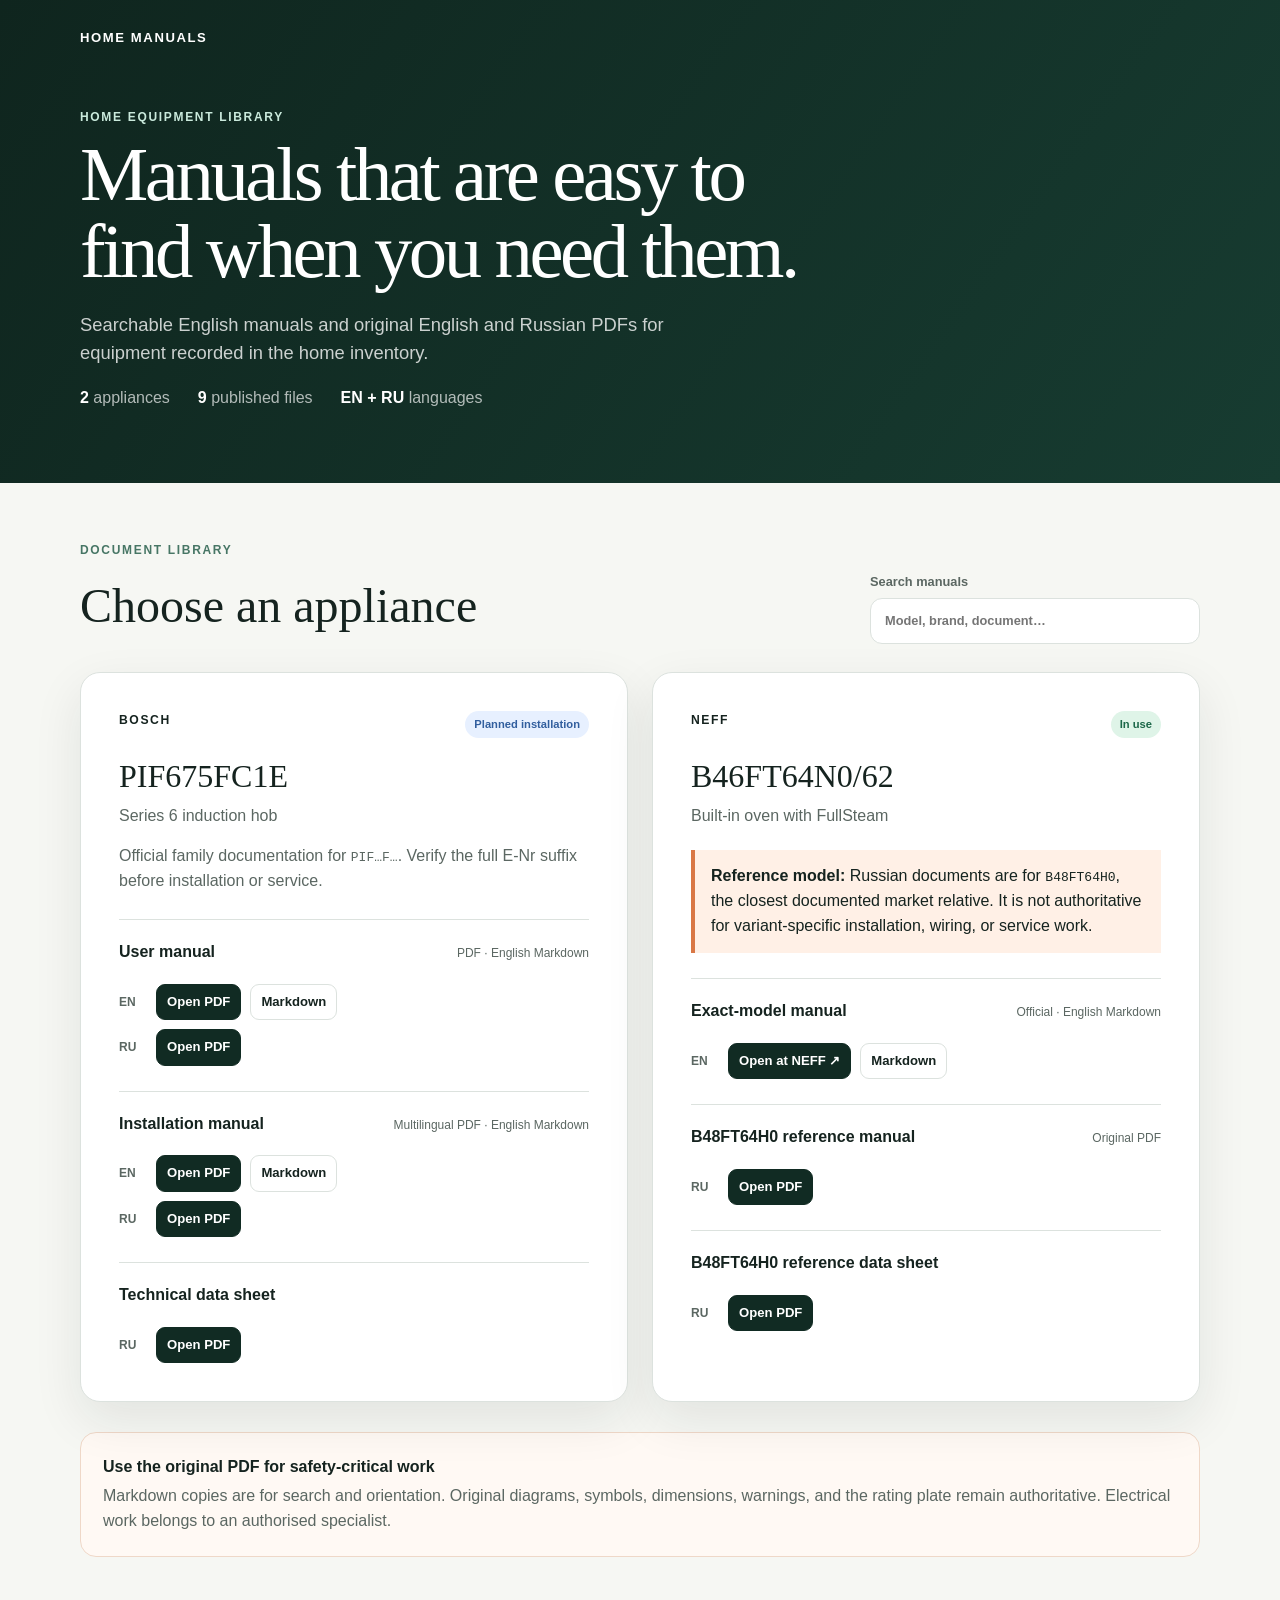
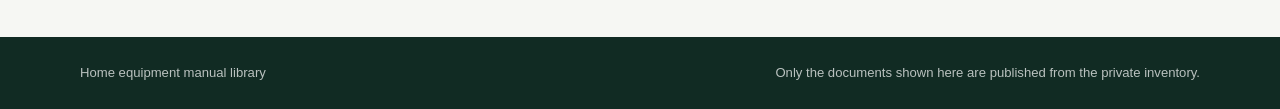
==== manuals/index.html @ dd3783fc "Publish appliance manuals" ====
<!doctype html>
<html lang="en">
  <head>
    <meta charset="utf-8">
    <meta name="viewport" content="width=device-width, initial-scale=1">
    <meta name="description" content="English manuals and original English and Russian PDFs for home equipment.">
    <meta name="theme-color" content="#11221d">
    <title>Home equipment manuals</title>
    <link rel="icon" href="assets/favicon.svg" type="image/svg+xml">
    <link rel="stylesheet" href="assets/styles.css">
    <script src="assets/app.js" defer></script>
  </head>
  <body>
    <a class="skip-link" href="#manuals">Skip to manuals</a>
    <header class="hero">
      <div class="shell hero__inner">
        <div class="brand">Home manuals</div>
        <div class="hero__content">
          <p class="eyebrow">Home equipment library</p>
          <h1>Manuals that are easy to find when you need them.</h1>
          <p class="hero__lead">Searchable English manuals and original English and Russian PDFs for equipment recorded in the home inventory.</p>
          <div class="hero__facts" aria-label="Library summary">
            <span><strong>2</strong> appliances</span>
            <span><strong>9</strong> published files</span>
            <span><strong>EN + RU</strong> languages</span>
          </div>
        </div>
      </div>
    </header>
    <main id="manuals" class="shell main-content">
      <section class="toolbar" aria-labelledby="library-heading">
        <div>
          <p class="eyebrow eyebrow--dark">Document library</p>
          <h2 id="library-heading">Choose an appliance</h2>
        </div>
        <label class="search">Search manuals
          <input id="manual-search" type="search" placeholder="Model, brand, document…" autocomplete="off">
        </label>
      </section>
      <p id="no-results" class="no-results" hidden>No manuals match that search.</p>
      <div class="appliance-grid">
        <article class="appliance-card" data-search="bosch pif675fc1e induction hob cooktop planned user installation datasheet english russian">
          <div class="topline"><span class="brand-name">Bosch</span><span class="status status--planned">Planned installation</span></div>
          <h3>PIF675FC1E</h3>
          <p class="appliance-type">Series 6 induction hob</p>
          <p class="model-note">Official family documentation for <code>PIF…F…</code>. Verify the full E-Nr suffix before installation or service.</p>
          <div class="document-group">
            <div class="document-heading"><h4>User manual</h4><span class="format-note">PDF · English Markdown</span></div>
            <div class="language-row"><span class="language">EN</span><a class="document-link document-link--primary" href="manuals/bosch-pif675fc1e/PIF675FC1E-user-manual-en.pdf">Open PDF</a><a class="document-link" href="manuals/bosch-pif675fc1e/PIF675FC1E-user-manual-en.md">Markdown</a></div>
            <div class="language-row"><span class="language">RU</span><a class="document-link document-link--primary" href="manuals/bosch-pif675fc1e/PIF675FC1E-user-manual-ru.pdf">Open PDF</a></div>
          </div>
          <div class="document-group">
            <div class="document-heading"><h4>Installation manual</h4><span class="format-note">Multilingual PDF · English Markdown</span></div>
            <div class="language-row"><span class="language">EN</span><a class="document-link document-link--primary" href="manuals/bosch-pif675fc1e/PIF675FC1E-installation-manual-en-ru.pdf">Open PDF</a><a class="document-link" href="manuals/bosch-pif675fc1e/PIF675FC1E-installation-manual-en.md">Markdown</a></div>
            <div class="language-row"><span class="language">RU</span><a class="document-link document-link--primary" href="manuals/bosch-pif675fc1e/PIF675FC1E-installation-manual-en-ru.pdf">Open PDF</a></div>
          </div>
          <div class="document-group">
            <div class="document-heading"><h4>Technical data sheet</h4></div>
            <div class="language-row"><span class="language">RU</span><a class="document-link document-link--primary" href="manuals/bosch-pif675fc1e/PIF675FC1E-datasheet-ru.pdf">Open PDF</a></div>
          </div>
        </article>
        <article class="appliance-card" data-search="neff b46ft64n0 62 b48ft64h0 oven fullsteam installed user datasheet english russian reference">
          <div class="topline"><span class="brand-name">NEFF</span><span class="status">In use</span></div>
          <h3>B46FT64N0/62</h3>
          <p class="appliance-type">Built-in oven with FullSteam</p>
          <div class="notice" role="note"><strong>Reference model:</strong> Russian documents are for <code>B48FT64H0</code>, the closest documented market relative. It is not authoritative for variant-specific installation, wiring, or service work.</div>
          <div class="document-group">
            <div class="document-heading"><h4>Exact-model manual</h4><span class="format-note">Official · English Markdown</span></div>
            <div class="language-row"><span class="language">EN</span><a class="document-link document-link--primary" href="https://www.neff-home.com/uk/manual/9001613861?productCode=B46FT64N0%2F62" rel="noopener noreferrer">Open at NEFF ↗</a><a class="document-link" href="manuals/neff-b46ft64n0-62/B46FT64N0-62-user-manual-en.md">Markdown</a></div>
          </div>
          <div class="document-group">
            <div class="document-heading"><h4>B48FT64H0 reference manual</h4><span class="format-note">Original PDF</span></div>
            <div class="language-row"><span class="language">RU</span><a class="document-link document-link--primary" href="manuals/neff-b46ft64n0-62/B48FT64H0-user-manual-ru-reference.pdf">Open PDF</a></div>
          </div>
          <div class="document-group">
            <div class="document-heading"><h4>B48FT64H0 reference data sheet</h4></div>
            <div class="language-row"><span class="language">RU</span><a class="document-link document-link--primary" href="manuals/neff-b46ft64n0-62/B48FT64H0-datasheet-ru-reference.pdf">Open PDF</a></div>
          </div>
        </article>
      </div>
      <aside class="safety-note">
        <div><h2>Use the original PDF for safety-critical work</h2><p>Markdown copies are for search and orientation. Original diagrams, symbols, dimensions, warnings, and the rating plate remain authoritative. Electrical work belongs to an authorised specialist.</p></div>
      </aside>
    </main>
    <footer class="site-footer"><div class="shell site-footer__inner"><p>Home equipment manual library</p><p>Only the documents shown here are published from the private inventory.</p></div></footer>
  </body>
</html>
---- manuals/assets/styles.css ----
:root {
  color-scheme: light;
  --ink: #15231f;
  --muted: #5b6762;
  --line: #dce2de;
  --paper: #f6f7f3;
  --card: #fff;
  --forest: #112b23;
  --mint: #caeadc;
  --blue: #e7f0ff;
  font-family: Inter, ui-sans-serif, -apple-system, BlinkMacSystemFont, "Segoe UI", sans-serif;
}

* { box-sizing: border-box; }
html { scroll-behavior: smooth; }
body { margin: 0; background: var(--paper); color: var(--ink); line-height: 1.55; }
a { color: inherit; }
.shell { width: min(1120px, calc(100% - 40px)); margin-inline: auto; }
.skip-link { position: fixed; top: 10px; left: 10px; padding: 8px 12px; background: #fff; transform: translateY(-160%); z-index: 2; }
.skip-link:focus { transform: none; }
.hero { background: linear-gradient(125deg, #0f251e, #173c31); color: #fff; }
.hero__inner { padding-block: 28px 72px; }
.brand { font-size: .82rem; font-weight: 800; letter-spacing: .12em; text-transform: uppercase; }
.hero__content { max-width: 780px; padding-top: 60px; }
.eyebrow { margin: 0 0 10px; color: var(--mint); font-size: .75rem; font-weight: 800; letter-spacing: .14em; text-transform: uppercase; }
h1, h2, h3, h4, p { margin-top: 0; }
h1, h2, h3 { font-family: Georgia, "Times New Roman", serif; font-weight: 500; }
h1 { margin-bottom: 20px; font-size: clamp(2.5rem, 6vw, 4.8rem); letter-spacing: -.045em; line-height: 1; }
.hero__lead { max-width: 650px; color: #ffffffc7; font-size: 1.15rem; }
.hero__facts { display: flex; flex-wrap: wrap; gap: 14px 28px; color: #ffffffad; }
.hero__facts strong { color: #fff; }
.main-content { padding-block: 58px 80px; }
.toolbar { display: flex; align-items: end; justify-content: space-between; gap: 28px; margin-bottom: 28px; }
.toolbar h2 { margin: 0; font-size: clamp(2rem, 4vw, 3rem); }
.eyebrow--dark { color: #477665; }
.search { display: grid; min-width: min(100%, 330px); gap: 6px; color: var(--muted); font-size: .8rem; font-weight: 700; }
.search input { width: 100%; padding: 12px 14px; border: 1px solid var(--line); border-radius: 12px; background: #fff; font: inherit; }
.appliance-grid { display: grid; grid-template-columns: repeat(2, minmax(0, 1fr)); gap: 24px; }
.appliance-card { padding: clamp(24px, 4vw, 38px); border: 1px solid var(--line); border-radius: 20px; background: var(--card); box-shadow: 0 18px 50px #15231f17; }
.appliance-card[hidden] { display: none; }
.topline { display: flex; justify-content: space-between; gap: 14px; margin-bottom: 14px; }
.brand-name { font-size: .76rem; font-weight: 850; letter-spacing: .13em; text-transform: uppercase; }
.status { padding: 5px 9px; border-radius: 999px; background: #dff4e8; color: #1c6849; font-size: .7rem; font-weight: 750; }
.status--planned { background: var(--blue); color: #315e9e; }
.appliance-card h3 { margin-bottom: 2px; font-size: 2rem; }
.appliance-type, .model-note { color: var(--muted); }
.notice { margin: 22px 0; padding: 14px 16px; border-left: 4px solid #d97745; background: #fff0e6; }
.document-group { margin-top: 25px; padding-top: 20px; border-top: 1px solid var(--line); }
.document-heading { display: flex; justify-content: space-between; gap: 10px; align-items: baseline; }
.document-heading h4 { margin-bottom: 10px; }
.format-note { color: var(--muted); font-size: .75rem; }
.language-row { display: flex; flex-wrap: wrap; align-items: center; gap: 9px; margin-top: 9px; }
.language { width: 28px; color: var(--muted); font-size: .75rem; font-weight: 850; }
.document-link { padding: 7px 10px; border: 1px solid var(--line); border-radius: 9px; text-decoration: none; font-size: .82rem; font-weight: 700; }
.document-link--primary { border-color: var(--forest); background: var(--forest); color: #fff; }
.document-link:hover { transform: translateY(-1px); }
.safety-note { display: flex; gap: 16px; margin-top: 30px; padding: 22px; border: 1px solid #efd8c8; border-radius: 16px; background: #fff9f4; }
.safety-note h2 { margin-bottom: 4px; font-family: inherit; font-size: 1rem; font-weight: 800; }
.safety-note p { margin: 0; color: var(--muted); }
.no-results { padding: 24px; border: 1px dashed var(--line); border-radius: 14px; text-align: center; }
.site-footer { padding: 26px 0; background: var(--forest); color: #ffffffb5; font-size: .82rem; }
.site-footer__inner { display: flex; justify-content: space-between; gap: 20px; }
.site-footer p { margin: 0; }
@media (max-width: 760px) { .toolbar, .site-footer__inner { display: grid; } .appliance-grid { grid-template-columns: 1fr; } .search { width: 100%; } }
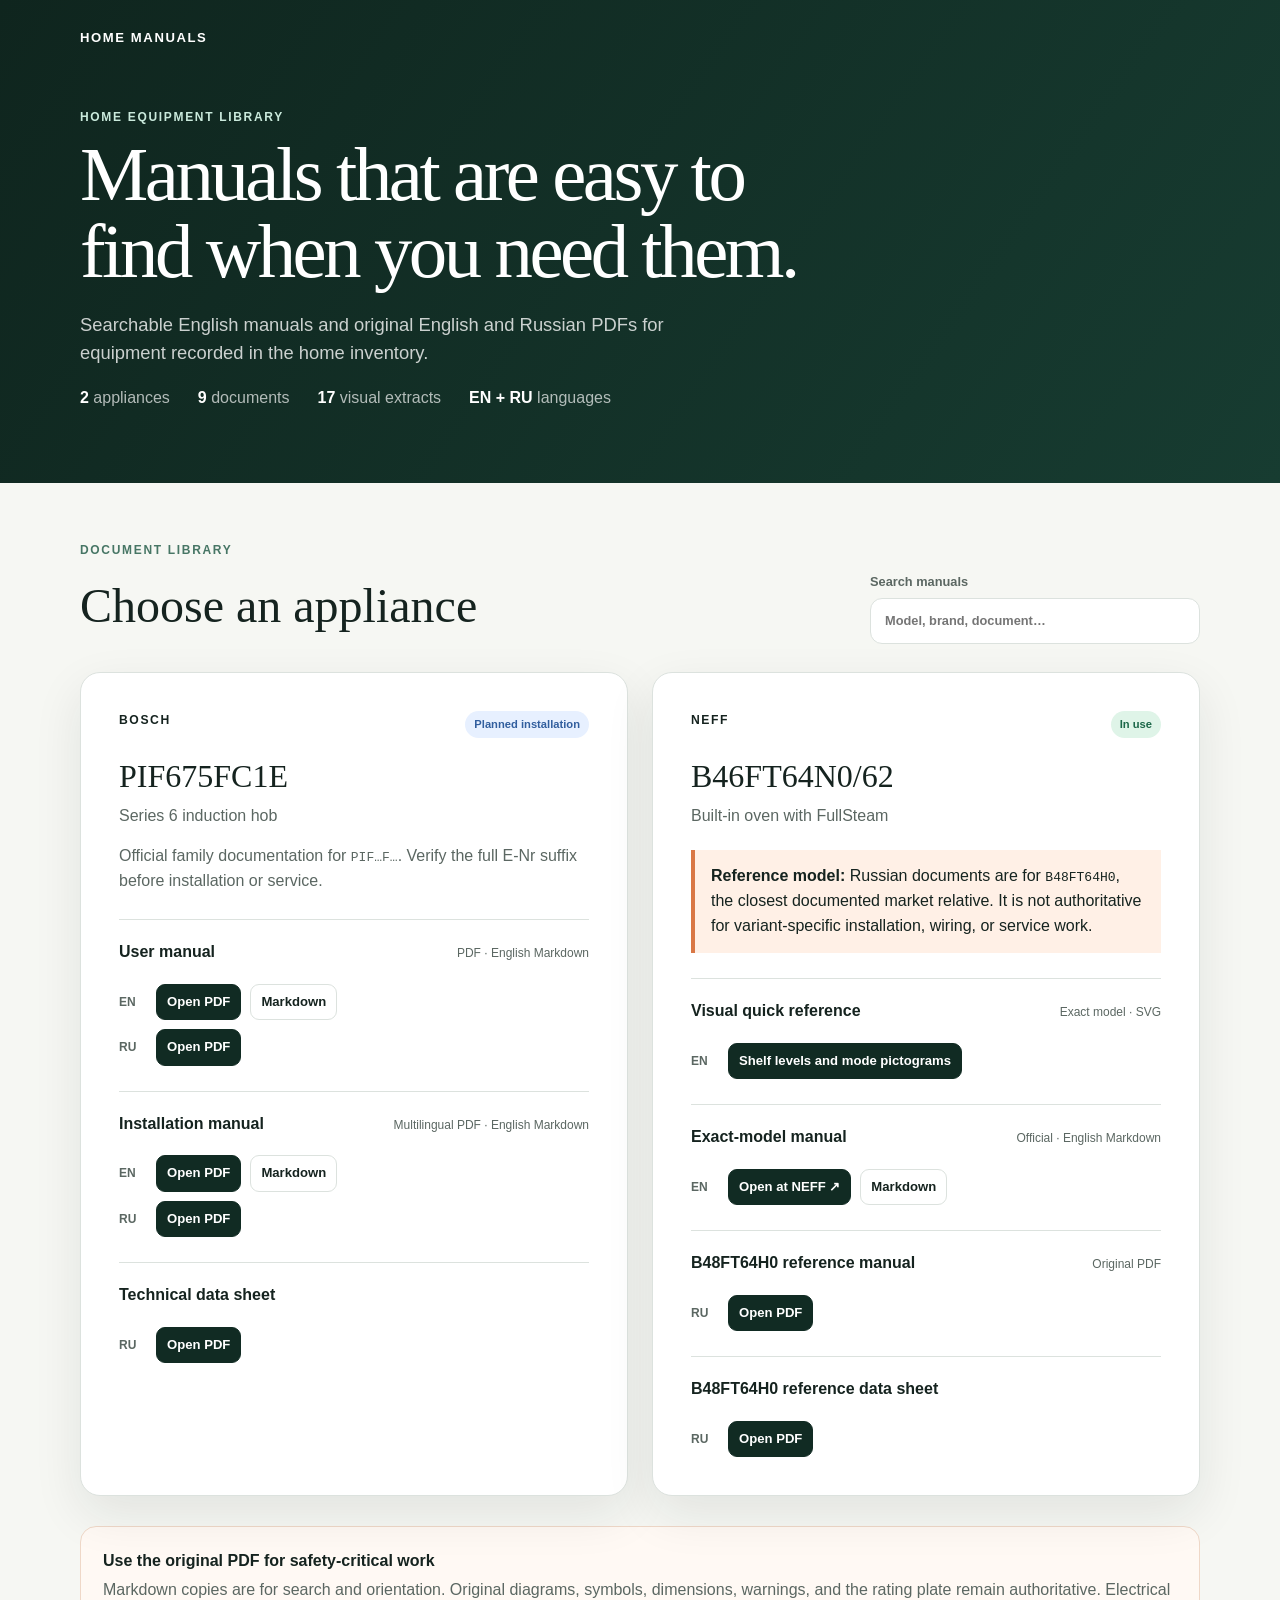
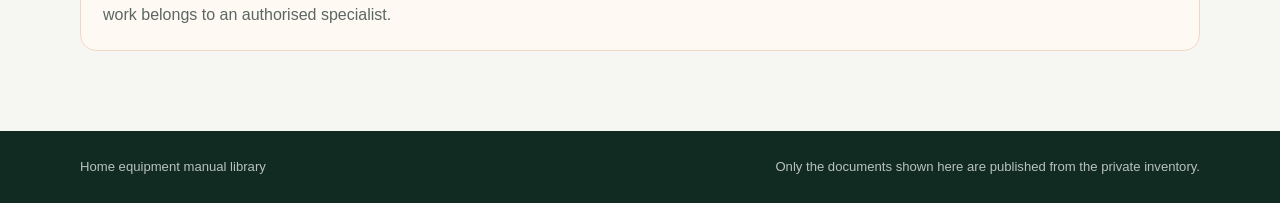
==== commit 49fbcab2: "Publish NEFF oven visual reference" ====
--- a/manuals/index.html
+++ b/manuals/index.html
@@ -21,7 +21,8 @@
           <p class="hero__lead">Searchable English manuals and original English and Russian PDFs for equipment recorded in the home inventory.</p>
           <div class="hero__facts" aria-label="Library summary">
             <span><strong>2</strong> appliances</span>
-            <span><strong>9</strong> published files</span>
+            <span><strong>9</strong> documents</span>
+            <span><strong>17</strong> visual extracts</span>
             <span><strong>EN + RU</strong> languages</span>
           </div>
         </div>
@@ -65,6 +66,10 @@
           <p class="appliance-type">Built-in oven with FullSteam</p>
           <div class="notice" role="note"><strong>Reference model:</strong> Russian documents are for <code>B48FT64H0</code>, the closest documented market relative. It is not authoritative for variant-specific installation, wiring, or service work.</div>
           <div class="document-group">
+            <div class="document-heading"><h4>Visual quick reference</h4><span class="format-note">Exact model · SVG</span></div>
+            <div class="language-row"><span class="language">EN</span><a class="document-link document-link--primary" href="neff-b46ft64n0-62-quick-reference.html">Shelf levels and mode pictograms</a></div>
+          </div>
+          <div class="document-group">
             <div class="document-heading"><h4>Exact-model manual</h4><span class="format-note">Official · English Markdown</span></div>
             <div class="language-row"><span class="language">EN</span><a class="document-link document-link--primary" href="https://www.neff-home.com/uk/manual/9001613861?productCode=B46FT64N0%2F62" rel="noopener noreferrer">Open at NEFF ↗</a><a class="document-link" href="manuals/neff-b46ft64n0-62/B46FT64N0-62-user-manual-en.md">Markdown</a></div>
           </div>
--- a/manuals/assets/styles.css
+++ b/manuals/assets/styles.css
@@ -61,4 +61,23 @@
 .site-footer { padding: 26px 0; background: var(--forest); color: #ffffffb5; font-size: .82rem; }
 .site-footer__inner { display: flex; justify-content: space-between; gap: 20px; }
 .site-footer p { margin: 0; }
+.reference-hero .hero__inner { padding-bottom: 46px; }
+.reference-hero .hero__content { padding-top: 34px; }
+.reference-hero h1 { font-size: clamp(2.25rem, 5vw, 4rem); }
+.back-link { display: inline-block; margin-bottom: 28px; color: var(--mint); font-weight: 750; text-decoration: none; }
+.reference-section { margin-bottom: 48px; }
+.reference-section > h2 { margin-bottom: 8px; font-size: clamp(2rem, 4vw, 3rem); }
+.reference-intro { max-width: 760px; color: var(--muted); }
+.level-figure { margin: 24px 0 0; padding: clamp(18px, 4vw, 36px); border: 1px solid var(--line); border-radius: 20px; background: #fff; }
+.level-figure img { display: block; width: min(100%, 760px); height: auto; margin-inline: auto; }
+.level-figure figcaption { margin-top: 16px; color: var(--muted); text-align: center; }
+.mode-grid { display: grid; grid-template-columns: repeat(4, minmax(0, 1fr)); gap: 14px; margin-top: 24px; }
+.mode-card { min-height: 188px; padding: 20px; border: 1px solid var(--line); border-radius: 16px; background: #fff; }
+.mode-icon { display: grid; width: 58px; height: 58px; margin-bottom: 16px; place-items: center; border-radius: 13px; background: var(--paper); }
+.mode-icon img { width: 38px; height: 38px; object-fit: contain; }
+.mode-card h3 { margin-bottom: 3px; font-family: inherit; font-size: 1rem; font-weight: 800; }
+.mode-range { margin-bottom: 8px; color: #477665; font-size: .78rem; font-weight: 800; }
+.mode-use { margin: 0; color: var(--muted); font-size: .84rem; }
 @media (max-width: 760px) { .toolbar, .site-footer__inner { display: grid; } .appliance-grid { grid-template-columns: 1fr; } .search { width: 100%; } }
+@media (max-width: 900px) { .mode-grid { grid-template-columns: repeat(2, minmax(0, 1fr)); } }
+@media (max-width: 520px) { .mode-grid { grid-template-columns: 1fr; } }
